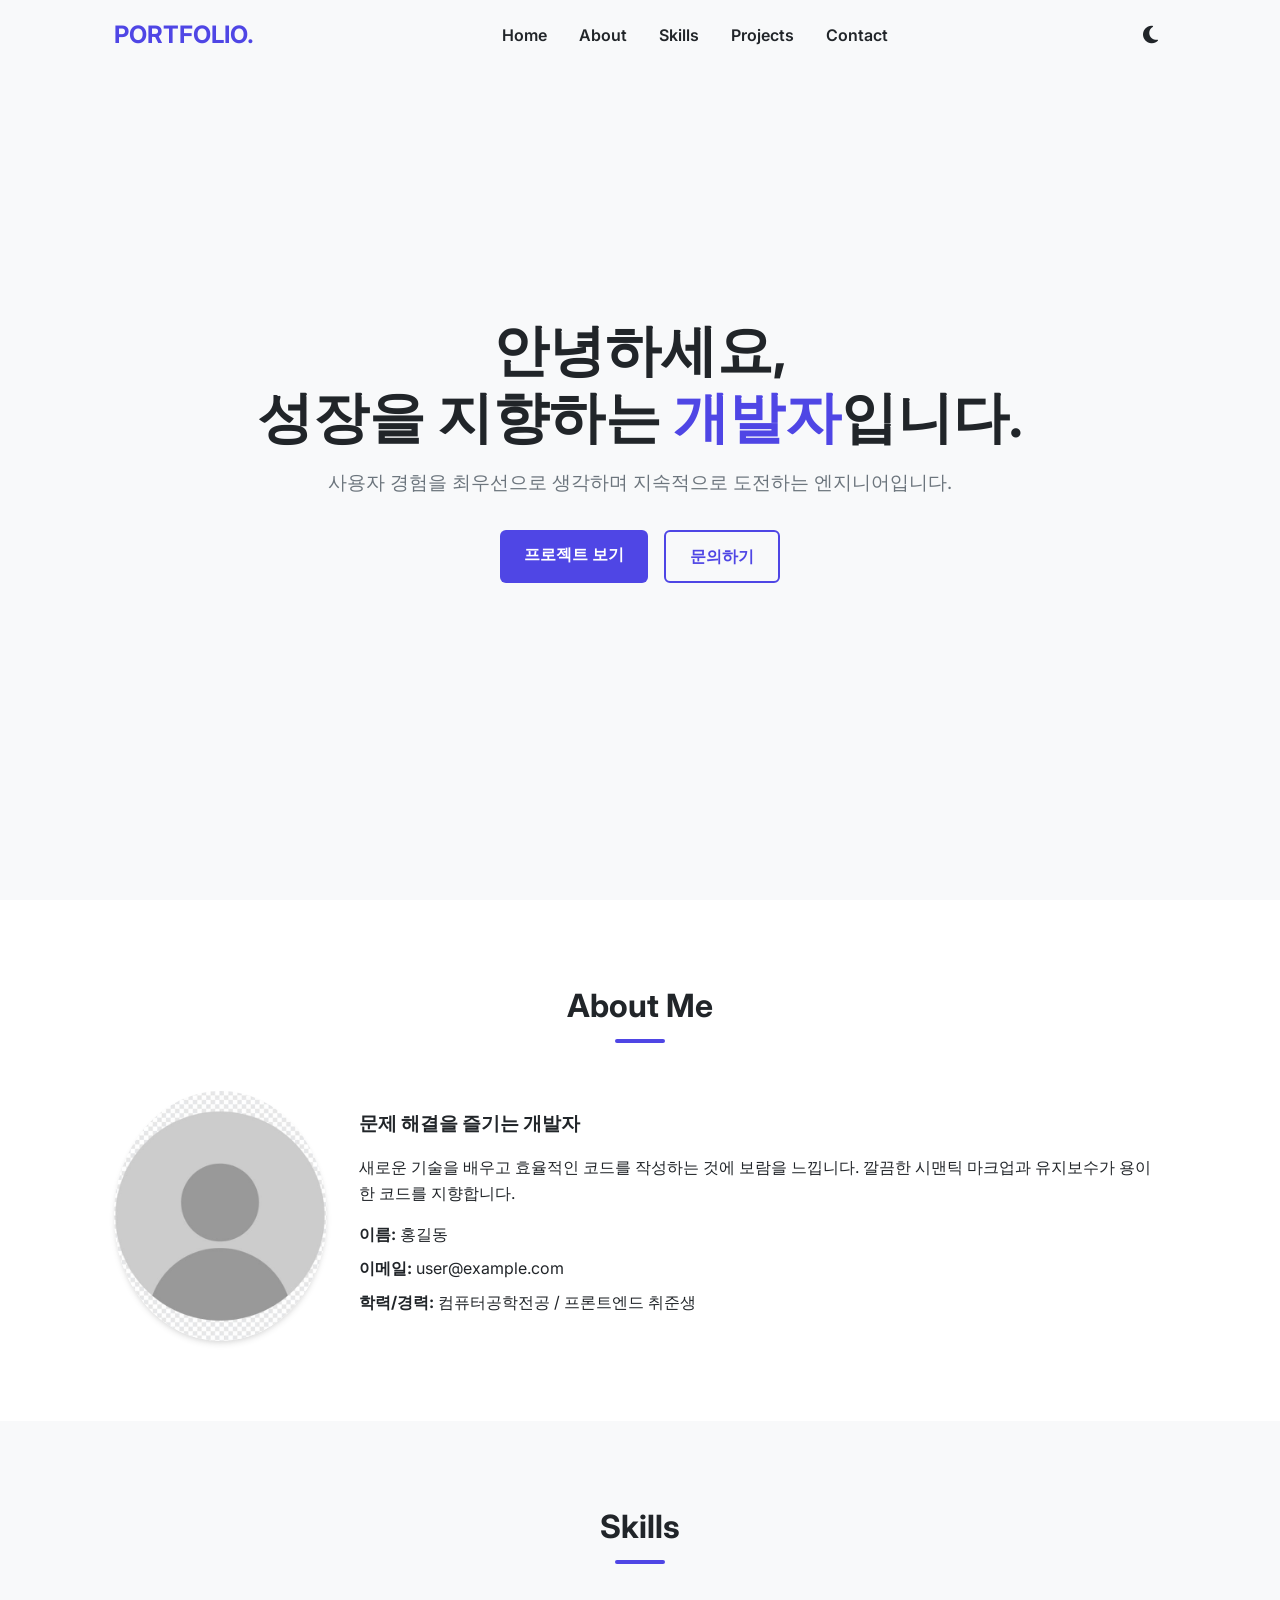
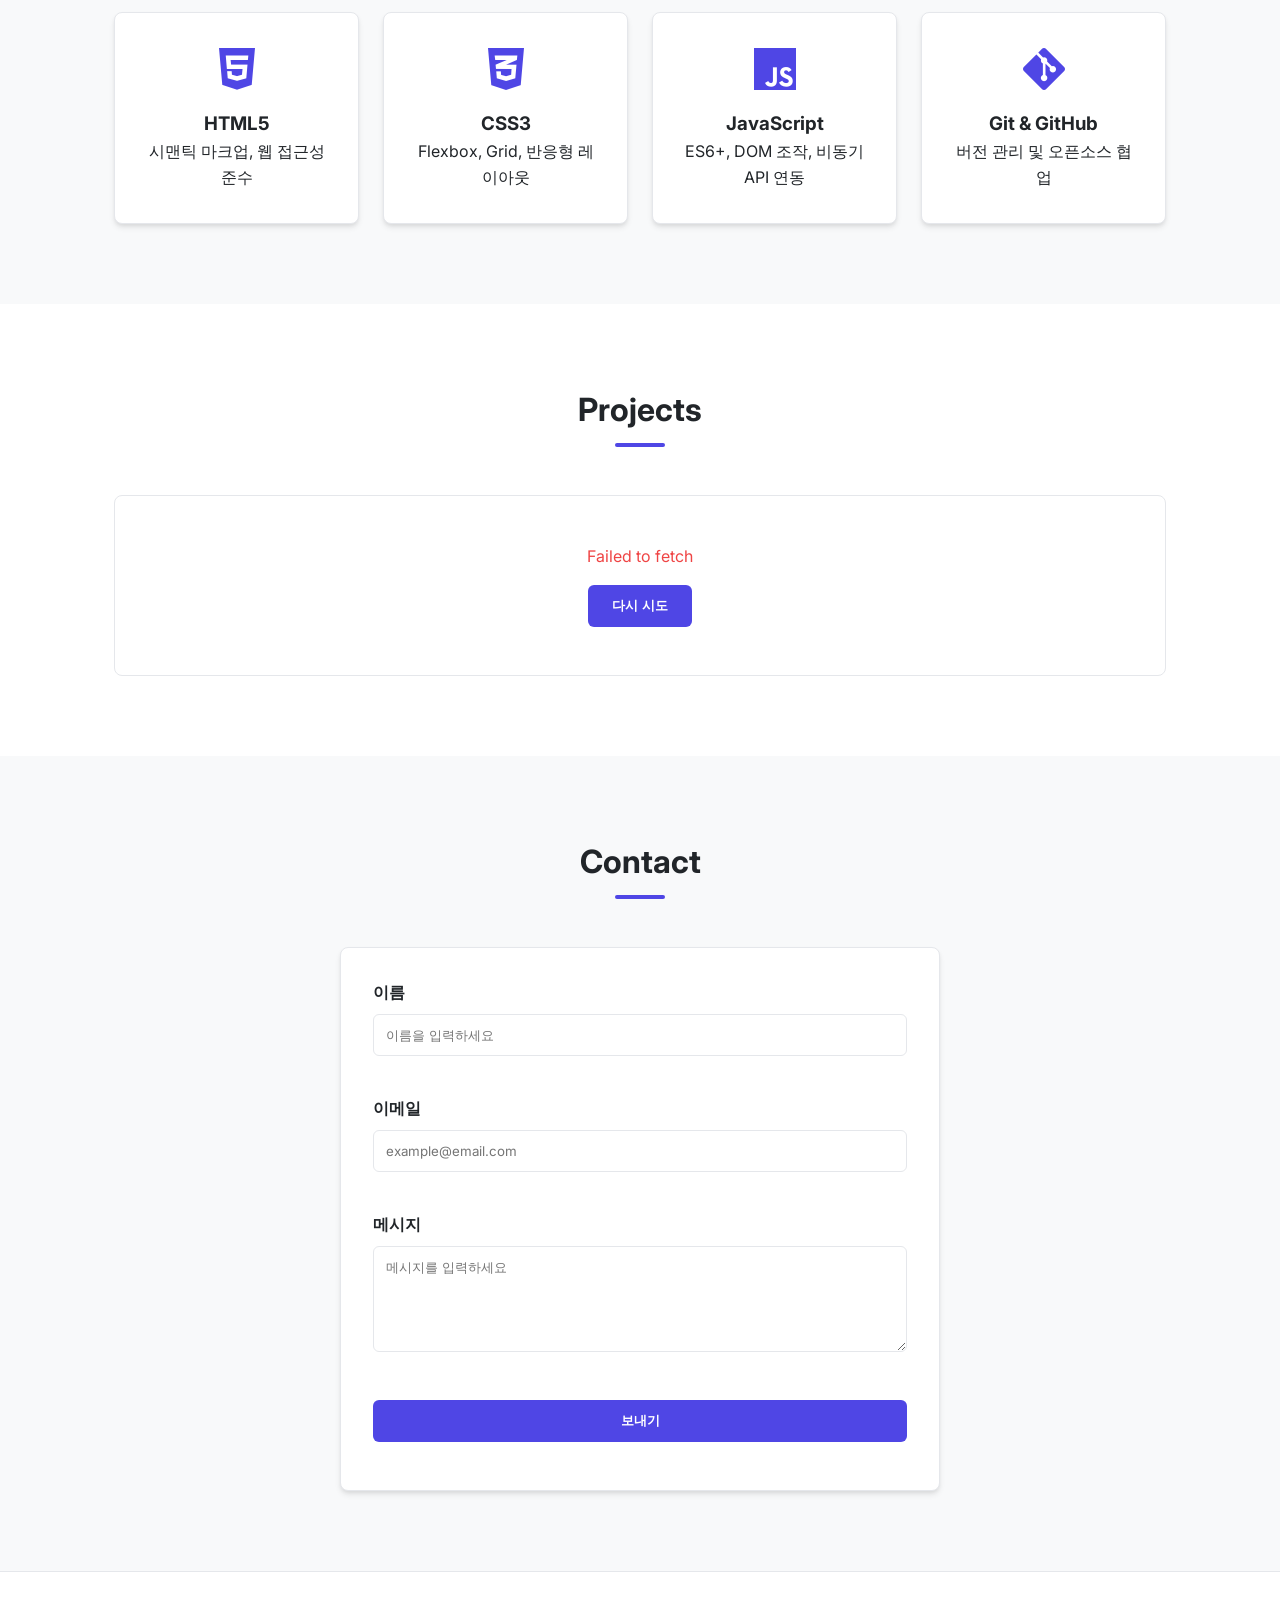
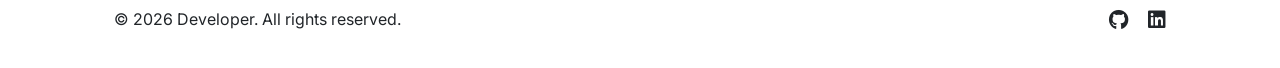
==== B4-1-task/index.html @ 756ccaae "feat: css, js, html 파일 작성" ====
<!DOCTYPE html>
<html lang="ko" data-theme="light">
<head>
  <meta charset="UTF-8">
  <meta name="viewport" content="width=device-width, initial-scale=1.0">
  <title>Developer Portfolio</title>
  <!-- Google Fonts & Font Awesome -->
  <link rel="preconnect" href="https://fonts.googleapis.com">
  <link rel="preconnect" href="https://fonts.gstatic.com" crossorigin>
  <link href="https://fonts.googleapis.com/css2?family=Inter:wght@300;400;600;700&display=swap" rel="stylesheet">
  <link rel="stylesheet" href="https://cdnjs.cloudflare.com/ajax/libs/font-awesome/6.4.0/css/all.min.css">
  
  <link rel="stylesheet" href="css/style.css">
  <script defer src="js/app.js"></script>
</head>
<body>
  <!-- Header / Navigation -->
  <header id="header">
    <div class="nav-container">
      <a href="#" class="logo">PORTFOLIO.</a>
      <nav id="nav-menu">
        <ul class="nav-list">
          <li><a href="#hero" class="nav-link">Home</a></li>
          <li><a href="#about" class="nav-link">About</a></li>
          <li><a href="#skills" class="nav-link">Skills</a></li>
          <li><a href="#projects" class="nav-link">Projects</a></li>
          <li><a href="#contact" class="nav-link">Contact</a></li>
        </ul>
      </nav>
      <div class="nav-actions">
        <button id="theme-toggle" aria-label="다크 모드 토글">
          <i class="fa-solid fa-moon"></i>
        </button>
        <button id="hamburger" aria-label="메뉴 열기/닫기">
          <i class="fa-solid fa-bars"></i>
        </button>
      </div>
    </div>
  </header>

  <main>
    <!-- Hero Section -->
    <section id="hero" class="hero-section">
      <div class="container hero-content animate-on-scroll">
        <h1>안녕하세요,<br>성장을 지향하는 <span class="highlight">개발자</span>입니다.</h1>
        <p>사용자 경험을 최우선으로 생각하며 지속적으로 도전하는 엔지니어입니다.</p>
        <div class="hero-buttons">
          <a href="#projects" class="btn btn-primary">프로젝트 보기</a>
          <a href="#contact" class="btn btn-secondary">문의하기</a>
        </div>
      </div>
    </section>

    <!-- About Section -->
    <section id="about" class="about-section">
      <div class="container animate-on-scroll">
        <h2 class="section-title">About Me</h2>
        <div class="about-grid">
          <div class="about-image">
            <img src="images/profile.jpg" alt="개발자 프로필 사진" onerror="this.src='https://via.placeholder.com/300x300?text=Profile+Image'">
          </div>
          <div class="about-text">
            <h3>문제 해결을 즐기는 개발자</h3>
            <p>새로운 기술을 배우고 효율적인 코드를 작성하는 것에 보람을 느낍니다. 깔끔한 시맨틱 마크업과 유지보수가 용이한 코드를 지향합니다.</p>
            <ul class="about-info">
              <li><strong>이름:</strong> 홍길동</li>
              <li><strong>이메일:</strong> user@example.com</li>
              <li><strong>학력/경력:</strong> 컴퓨터공학전공 / 프론트엔드 취준생</li>
            </ul>
          </div>
        </div>
      </div>
    </section>

    <!-- Skills Section -->
    <section id="skills" class="skills-section">
      <div class="container animate-on-scroll">
        <h2 class="section-title">Skills</h2>
        <div class="skills-grid">
          <div class="skill-card">
            <i class="fa-brands fa-html5 skill-icon"></i>
            <h3>HTML5</h3>
            <p>시맨틱 마크업, 웹 접근성 준수</p>
          </div>
          <div class="skill-card">
            <i class="fa-brands fa-css3-alt skill-icon"></i>
            <h3>CSS3</h3>
            <p>Flexbox, Grid, 반응형 레이아웃</p>
          </div>
          <div class="skill-card">
            <i class="fa-brands fa-js skill-icon"></i>
            <h3>JavaScript</h3>
            <p>ES6+, DOM 조작, 비동기 API 연동</p>
          </div>
          <div class="skill-card">
            <i class="fa-brands fa-git-alt skill-icon"></i>
            <h3>Git & GitHub</h3>
            <p>버전 관리 및 오픈소스 협업</p>
          </div>
        </div>
      </div>
    </section>

    <!-- Projects Section -->
    <section id="projects" class="projects-section">
      <div class="container animate-on-scroll">
        <h2 class="section-title">Projects</h2>
        <div id="projects-container">
          <!-- JS에서 동적으로 로딩/성공/에러/빈 상태를 렌더링합니다 -->
        </div>
      </div>
    </section>

    <!-- Contact Section -->
    <section id="contact" class="contact-section">
      <div class="container animate-on-scroll">
        <h2 class="section-title">Contact</h2>
        <form id="contact-form" novalidate>
          <div class="form-group">
            <label for="name">이름</label>
            <input type="text" id="name" name="name" placeholder="이름을 입력하세요">
            <span class="error-message" id="name-error"></span>
          </div>
          <div class="form-group">
            <label for="email">이메일</label>
            <input type="email" id="email" name="email" placeholder="example@email.com">
            <span class="error-message" id="email-error"></span>
          </div>
          <div class="form-group">
            <label for="message">메시지</label>
            <textarea id="message" name="message" rows="5" placeholder="메시지를 입력하세요"></textarea>
            <span class="error-message" id="message-error"></span>
          </div>
          <button type="submit" class="btn btn-primary btn-block">보내기</button>
          <div id="form-success" class="success-message"></div>
        </form>
      </div>
    </section>
  </main>

  <!-- Footer -->
  <footer>
    <div class="container footer-content">
      <p>&copy; 2026 Developer. All rights reserved.</p>
      <div class="social-links">
        <a href="https://github.com" target="_blank" rel="noopener noreferrer" aria-label="GitHub"><i class="fa-brands fa-github"></i></a>
        <a href="https://linkedin.com" target="_blank" rel="noopener noreferrer" aria-label="LinkedIn"><i class="fa-brands fa-linkedin"></i></a>
      </div>
    </div>
  </footer>

  <!-- Scroll To Top Button -->
  <button id="scroll-top" aria-label="페이지 맨 위로 이동">
    <i class="fa-solid fa-arrow-up"></i>
  </button>
</body>
</html>
---- B4-1-task/css/style.css ----
/* ==========================================================================
   1. CSS 변수 정의 (Design System)
   ========================================================================== */
:root {
  --bg-color: #ffffff;
  --bg-secondary: #f8f9fa;
  --card-bg: #ffffff;
  --text-color: #212529;
  --text-muted: #6c757d;
  --primary-color: #4f46e5;
  --primary-hover: #4338ca;
  --border-color: #e5e7eb;
  --error-color: #ef4444;
  --success-color: #10b981;
  --shadow: 0 4px 6px -1px rgba(0, 0, 0, 0.1), 0 2px 4px -1px rgba(0, 0, 0, 0.06);
  --transition: all 0.3s ease;
  --font-family: 'Inter', sans-serif;
}

[data-theme="dark"] {
  --bg-color: #0f172a;
  --bg-secondary: #1e293b;
  --card-bg: #1e293b;
  --text-color: #f8fafc;
  --text-muted: #94a3b8;
  --border-color: #334155;
  --shadow: 0 4px 6px -1px rgba(0, 0, 0, 0.5);
}

/* ==========================================================================
   2. 리셋 & 기본 스타일
   ========================================================================== */
* {
  margin: 0;
  padding: 0;
  box-sizing: border-box;
}

html {
  scroll-behavior: smooth;
}

body {
  font-family: var(--font-family);
  background-color: var(--bg-color);
  color: var(--text-color);
  line-height: 1.6;
  transition: background-color 0.3s ease, color 0.3s ease;
}

a {
  color: inherit;
  text-decoration: none;
}

ul {
  list-style: none;
}

img {
  max-width: 100%;
  height: auto;
  display: block;
}

.container {
  max-width: 1100px;
  margin: 0 auto;
  padding: 0 1.5rem;
}

section {
  padding: 5rem 0;
}

.section-title {
  font-size: 2rem;
  text-align: center;
  margin-bottom: 3rem;
  position: relative;
}

.section-title::after {
  content: '';
  display: block;
  width: 50px;
  height: 4px;
  background-color: var(--primary-color);
  margin: 0.5rem auto 0;
  border-radius: 2px;
}

/* ==========================================================================
   3. Header & Navigation (Flexbox)
   ========================================================================== */
#header {
  position: fixed;
  top: 0;
  left: 0;
  width: 100%;
  z-index: 1000;
  background-color: transparent;
  transition: var(--transition);
}

#header.scrolled {
  background-color: var(--bg-color);
  box-shadow: var(--shadow);
}

.nav-container {
  max-width: 1100px;
  margin: 0 auto;
  padding: 1rem 1.5rem;
  display: flex;
  justify-content: space-between;
  align-items: center;
}

.logo {
  font-size: 1.5rem;
  font-weight: 700;
  color: var(--primary-color);
}

.nav-list {
  display: flex;
  gap: 2rem;
}

.nav-link {
  font-weight: 600;
  transition: var(--transition);
}

.nav-link:hover {
  color: var(--primary-color);
}

.nav-actions {
  display: flex;
  align-items: center;
  gap: 1rem;
}

#theme-toggle, #hamburger {
  background: none;
  border: none;
  font-size: 1.25rem;
  color: var(--text-color);
  cursor: pointer;
  padding: 0.5rem;
}

#hamburger {
  display: none;
}

/* ==========================================================================
   4. Hero Section
   ========================================================================== */
.hero-section {
  min-height: 100vh;
  display: flex;
  align-items: center;
  justify-content: center;
  text-align: center;
  background-color: var(--bg-secondary);
}

.hero-content h1 {
  font-size: 2.5rem;
  margin-bottom: 1rem;
  line-height: 1.2;
}

.highlight {
  color: var(--primary-color);
}

.hero-content p {
  font-size: 1.2rem;
  color: var(--text-muted);
  margin-bottom: 2rem;
}

.hero-buttons {
  display: flex;
  justify-content: center;
  gap: 1rem;
}

.btn {
  display: inline-block;
  padding: 0.75rem 1.5rem;
  border-radius: 0.375rem;
  font-weight: 600;
  cursor: pointer;
  border: none;
  transition: var(--transition);
}

.btn-primary {
  background-color: var(--primary-color);
  color: #ffffff;
}

.btn-primary:hover {
  background-color: var(--primary-hover);
}

.btn-secondary {
  background-color: transparent;
  border: 2px solid var(--primary-color);
  color: var(--primary-color);
}

.btn-secondary:hover {
  background-color: var(--primary-color);
  color: #ffffff;
}

.btn-block {
  width: 100%;
}

/* ==========================================================================
   5. About Section
   ========================================================================== */
.about-grid {
  display: flex;
  flex-direction: column;
  gap: 2rem;
  align-items: center;
}

.about-image img {
  width: 250px;
  height: 250px;
  border-radius: 50%;
  object-fit: cover;
  box-shadow: var(--shadow);
}

.about-text h3 {
  margin-bottom: 1rem;
}

.about-info {
  margin-top: 1rem;
}

.about-info li {
  margin-bottom: 0.5rem;
}

/* ==========================================================================
   6. Skills Section
   ========================================================================== */
.skills-section {
  background-color: var(--bg-secondary);
}

.skills-grid {
  display: grid;
  grid-template-columns: repeat(auto-fit, minmax(200px, 1fr));
  gap: 1.5rem;
}

.skill-card {
  background-color: var(--card-bg);
  padding: 2rem;
  border-radius: 0.5rem;
  text-align: center;
  box-shadow: var(--shadow);
  border: 1px solid var(--border-color);
  transition: var(--transition);
}

.skill-card:hover {
  transform: translateY(-5px);
}

.skill-icon {
  font-size: 3rem;
  color: var(--primary-color);
  margin-bottom: 1rem;
}

/* ==========================================================================
   7. Projects Section (Grid & Cards)
   ========================================================================== */
.projects-grid {
  display: grid;
  grid-template-columns: repeat(auto-fit, minmax(280px, 1fr));
  gap: 1.5rem;
}

.project-card {
  background-color: var(--card-bg);
  border-radius: 0.5rem;
  padding: 1.5rem;
  border: 1px solid var(--border-color);
  box-shadow: var(--shadow);
  display: flex;
  flex-direction: column;
  justify-content: space-between;
  transition: var(--transition);
}

.project-card:hover {
  transform: translateY(-5px);
}

.project-title {
  font-size: 1.25rem;
  margin-bottom: 0.5rem;
}

.project-desc {
  color: var(--text-muted);
  font-size: 0.95rem;
  margin-bottom: 1rem;
  flex-grow: 1;
}

.project-meta {
  display: flex;
  justify-content: space-between;
  font-size: 0.85rem;
  color: var(--text-muted);
  margin-bottom: 1rem;
}

.project-link {
  color: var(--primary-color);
  font-weight: 600;
}

/* API UI States */
.state-container {
  text-align: center;
  padding: 3rem;
  background-color: var(--card-bg);
  border-radius: 0.5rem;
  border: 1px solid var(--border-color);
}

.spinner {
  width: 40px;
  height: 40px;
  border: 4px solid var(--border-color);
  border-top-color: var(--primary-color);
  border-radius: 50%;
  animation: spin 1s linear infinite;
  margin: 0 auto 1rem;
}

@keyframes spin {
  to { transform: rotate(360deg); }
}

/* ==========================================================================
   8. Contact Section (Form & Validation)
   ========================================================================== */
.contact-section {
  background-color: var(--bg-secondary);
}

#contact-form {
  max-width: 600px;
  margin: 0 auto;
  background-color: var(--card-bg);
  padding: 2rem;
  border-radius: 0.5rem;
  box-shadow: var(--shadow);
  border: 1px solid var(--border-color);
}

.form-group {
  margin-bottom: 1.25rem;
}

.form-group label {
  display: block;
  margin-bottom: 0.5rem;
  font-weight: 600;
}

.form-group input,
.form-group textarea {
  width: 100%;
  padding: 0.75rem;
  border: 1px solid var(--border-color);
  border-radius: 0.375rem;
  background-color: var(--bg-color);
  color: var(--text-color);
  font-family: inherit;
}

.form-group input.invalid,
.form-group textarea.invalid {
  border-color: var(--error-color);
}

.error-message {
  color: var(--error-color);
  font-size: 0.85rem;
  margin-top: 0.25rem;
  display: block;
  min-height: 1.2em;
}

.success-message {
  color: var(--success-color);
  text-align: center;
  margin-top: 1rem;
  font-weight: 600;
}

/* ==========================================================================
   9. Footer & Scroll To Top Button
   ========================================================================== */
footer {
  padding: 2rem 0;
  border-top: 1px solid var(--border-color);
  background-color: var(--bg-color);
}

.footer-content {
  display: flex;
  justify-content: space-between;
  align-items: center;
}

.social-links a {
  font-size: 1.25rem;
  margin-left: 1rem;
  transition: var(--transition);
}

.social-links a:hover {
  color: var(--primary-color);
}

#scroll-top {
  position: fixed;
  bottom: 2rem;
  right: 2rem;
  width: 45px;
  height: 45px;
  border-radius: 50%;
  background-color: var(--primary-color);
  color: #ffffff;
  border: none;
  cursor: pointer;
  opacity: 0;
  visibility: hidden;
  transition: var(--transition);
  box-shadow: var(--shadow);
  z-index: 99;
}

#scroll-top.visible {
  opacity: 1;
  visibility: visible;
}

/* ==========================================================================
   10. Scroll Animation (Intersection Observer)
   ========================================================================== */
.animate-on-scroll {
  opacity: 0;
  transform: translateY(30px);
  transition: opacity 0.6s ease-out, transform 0.6s ease-out;
}

.animate-on-scroll.show {
  opacity: 1;
  transform: translateY(0);
}

/* ==========================================================================
   11. 반응형 Media Queries (Mobile First)
   ========================================================================== */
/* Tablet (768px 이상) */
@media (min-width: 768px) {
  .hero-content h1 {
    font-size: 3.5rem;
  }
  
  .about-grid {
    flex-direction: row;
  }
}

/* Mobile (767px 이하) */
@media (max-width: 767px) {
  #hamburger {
    display: block;
  }

  #nav-menu {
    position: absolute;
    top: 100%;
    left: 0;
    width: 100%;
    background-color: var(--card-bg);
    border-bottom: 1px solid var(--border-color);
    padding: 1rem 0;
    display: none;
    box-shadow: var(--shadow);
  }

  #nav-menu.active {
    display: block;
  }

  .nav-list {
    flex-direction: column;
    align-items: center;
    gap: 1rem;
  }

  .footer-content {
    flex-direction: column;
    gap: 1rem;
    text-align: center;
  }

  .social-links a {
    margin: 0 0.5rem;
  }
}
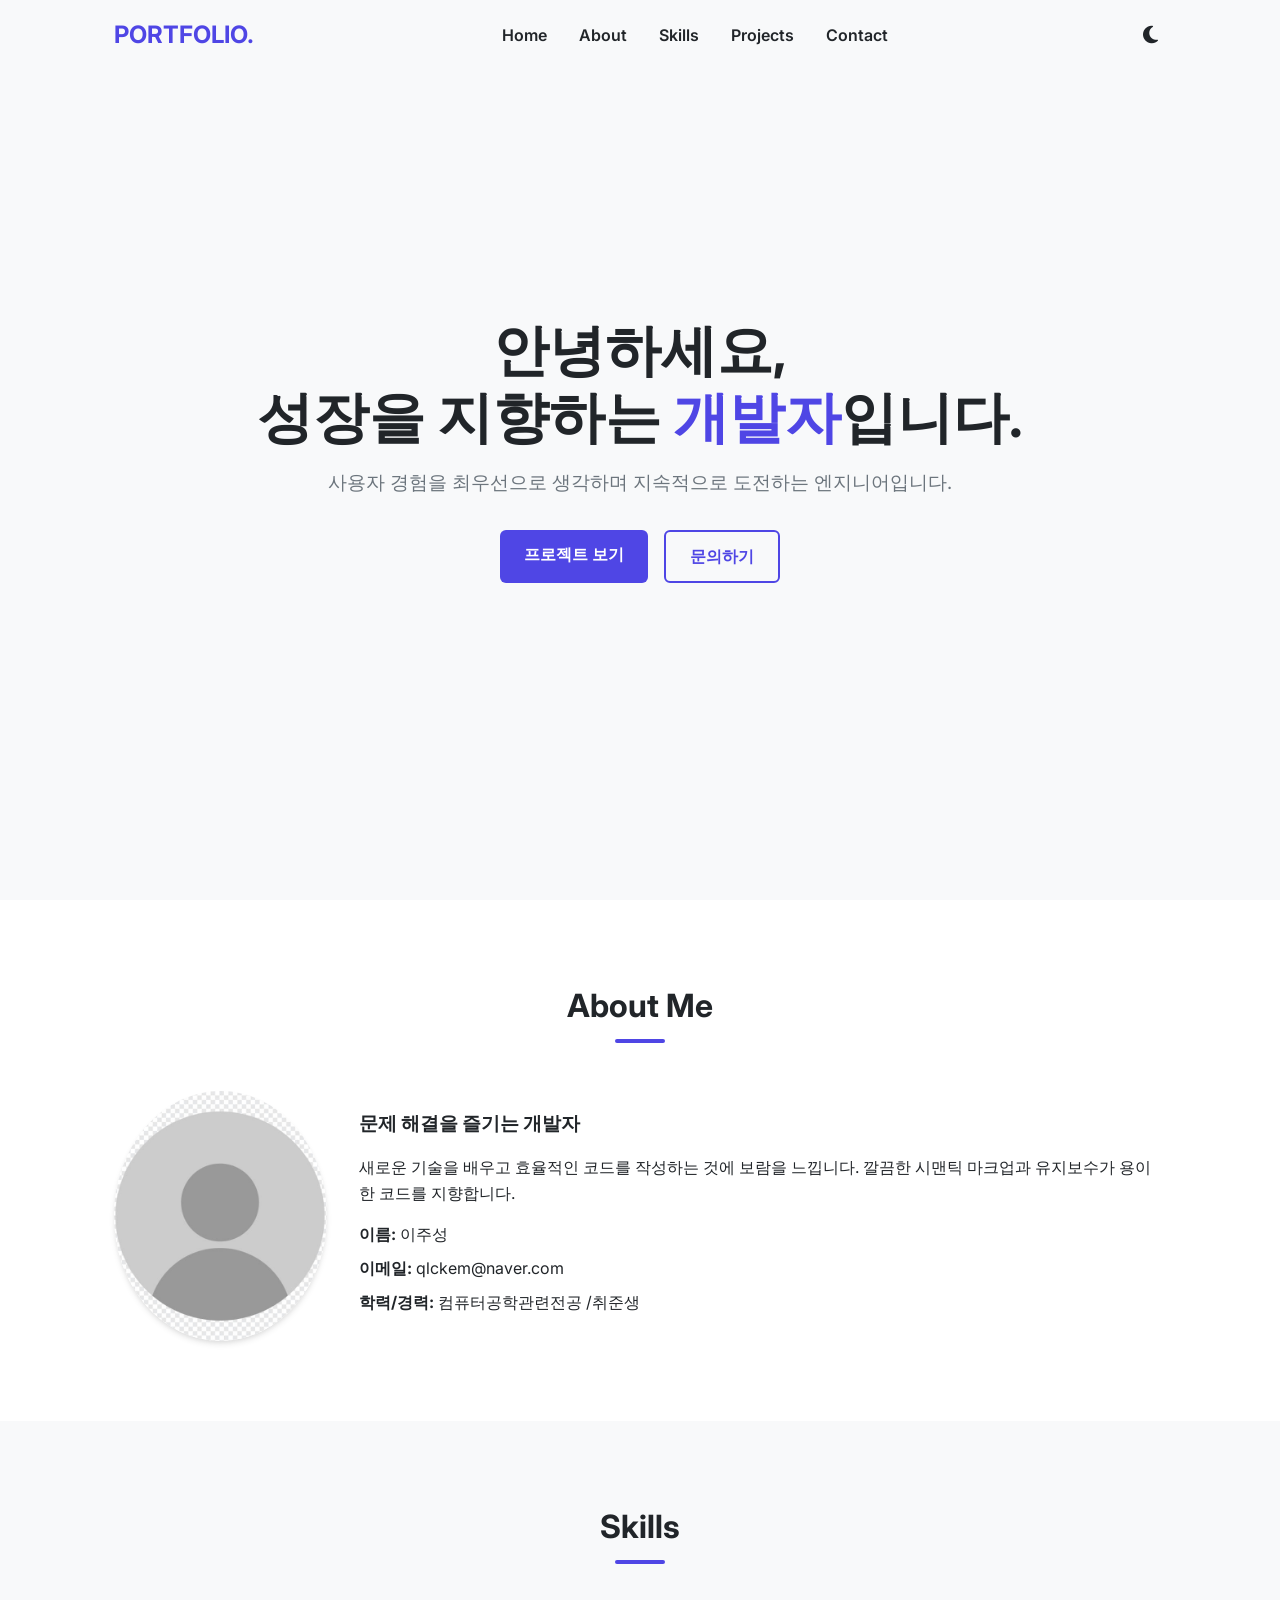
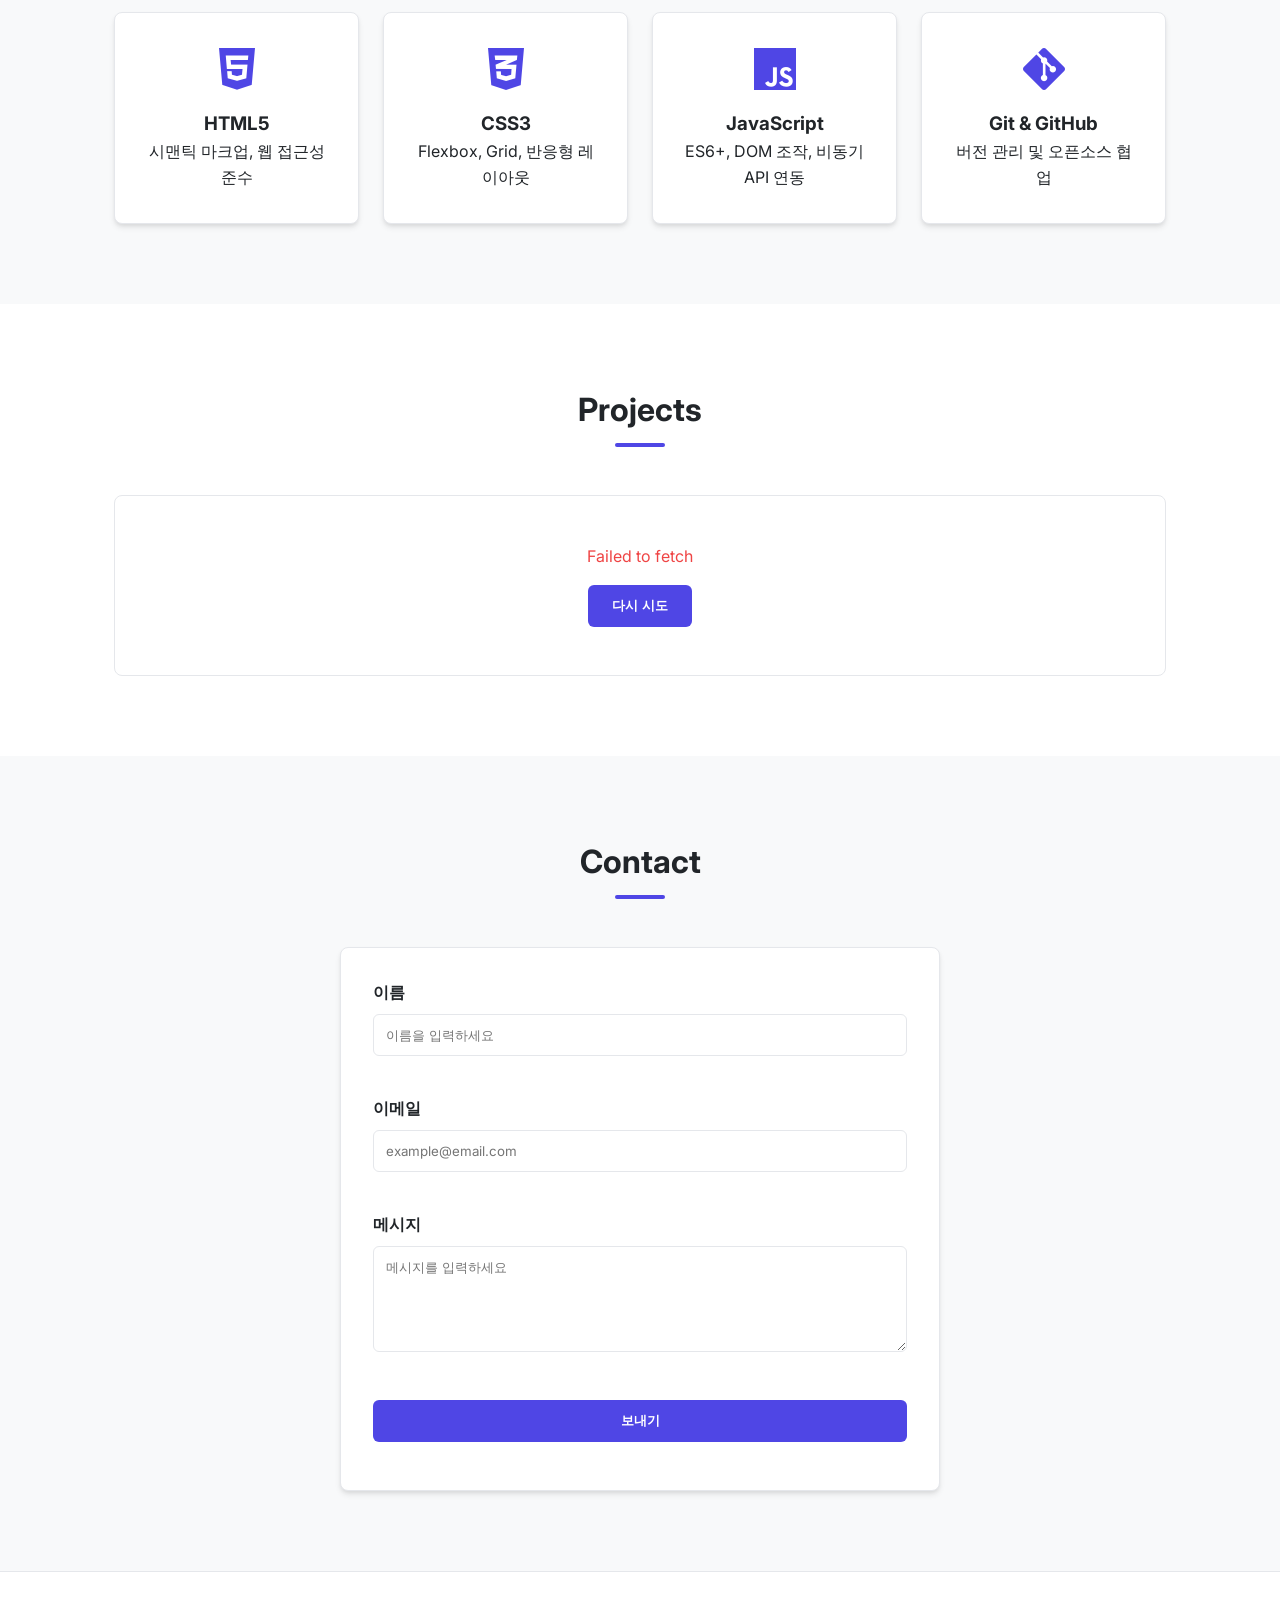
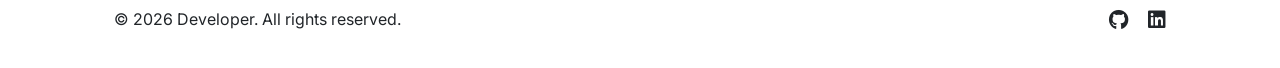
==== commit cb78840d: "feat: html 밑 js 파일의 내용을 정보에 맞게 수정" ====
--- a/B4-1-task/index.html
+++ b/B4-1-task/index.html
@@ -63,9 +63,9 @@
             <h3>문제 해결을 즐기는 개발자</h3>
             <p>새로운 기술을 배우고 효율적인 코드를 작성하는 것에 보람을 느낍니다. 깔끔한 시맨틱 마크업과 유지보수가 용이한 코드를 지향합니다.</p>
             <ul class="about-info">
-              <li><strong>이름:</strong> 홍길동</li>
-              <li><strong>이메일:</strong> user@example.com</li>
-              <li><strong>학력/경력:</strong> 컴퓨터공학전공 / 프론트엔드 취준생</li>
+              <li><strong>이름:</strong> 이주성</li>
+              <li><strong>이메일:</strong> qlckem@naver.com</li>
+              <li><strong>학력/경력:</strong> 컴퓨터공학관련전공 /취준생</li>
             </ul>
           </div>
         </div>
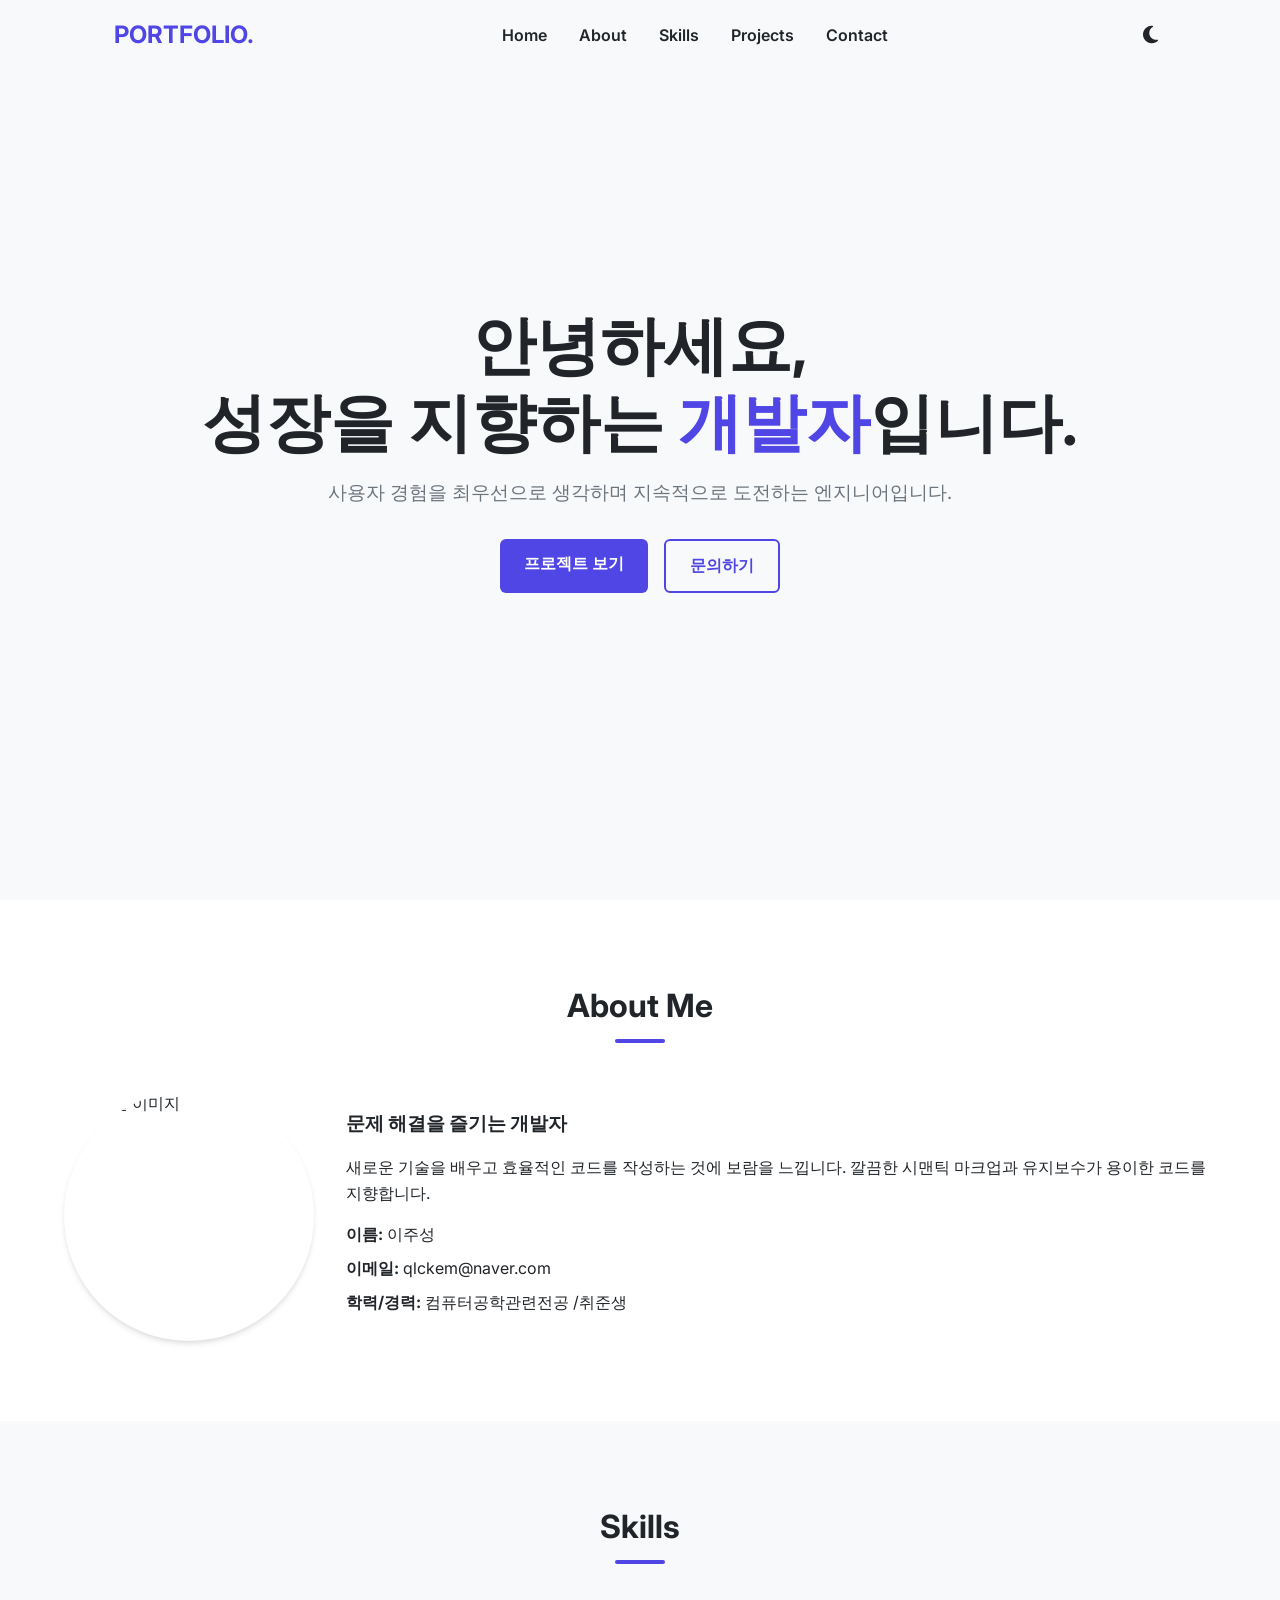
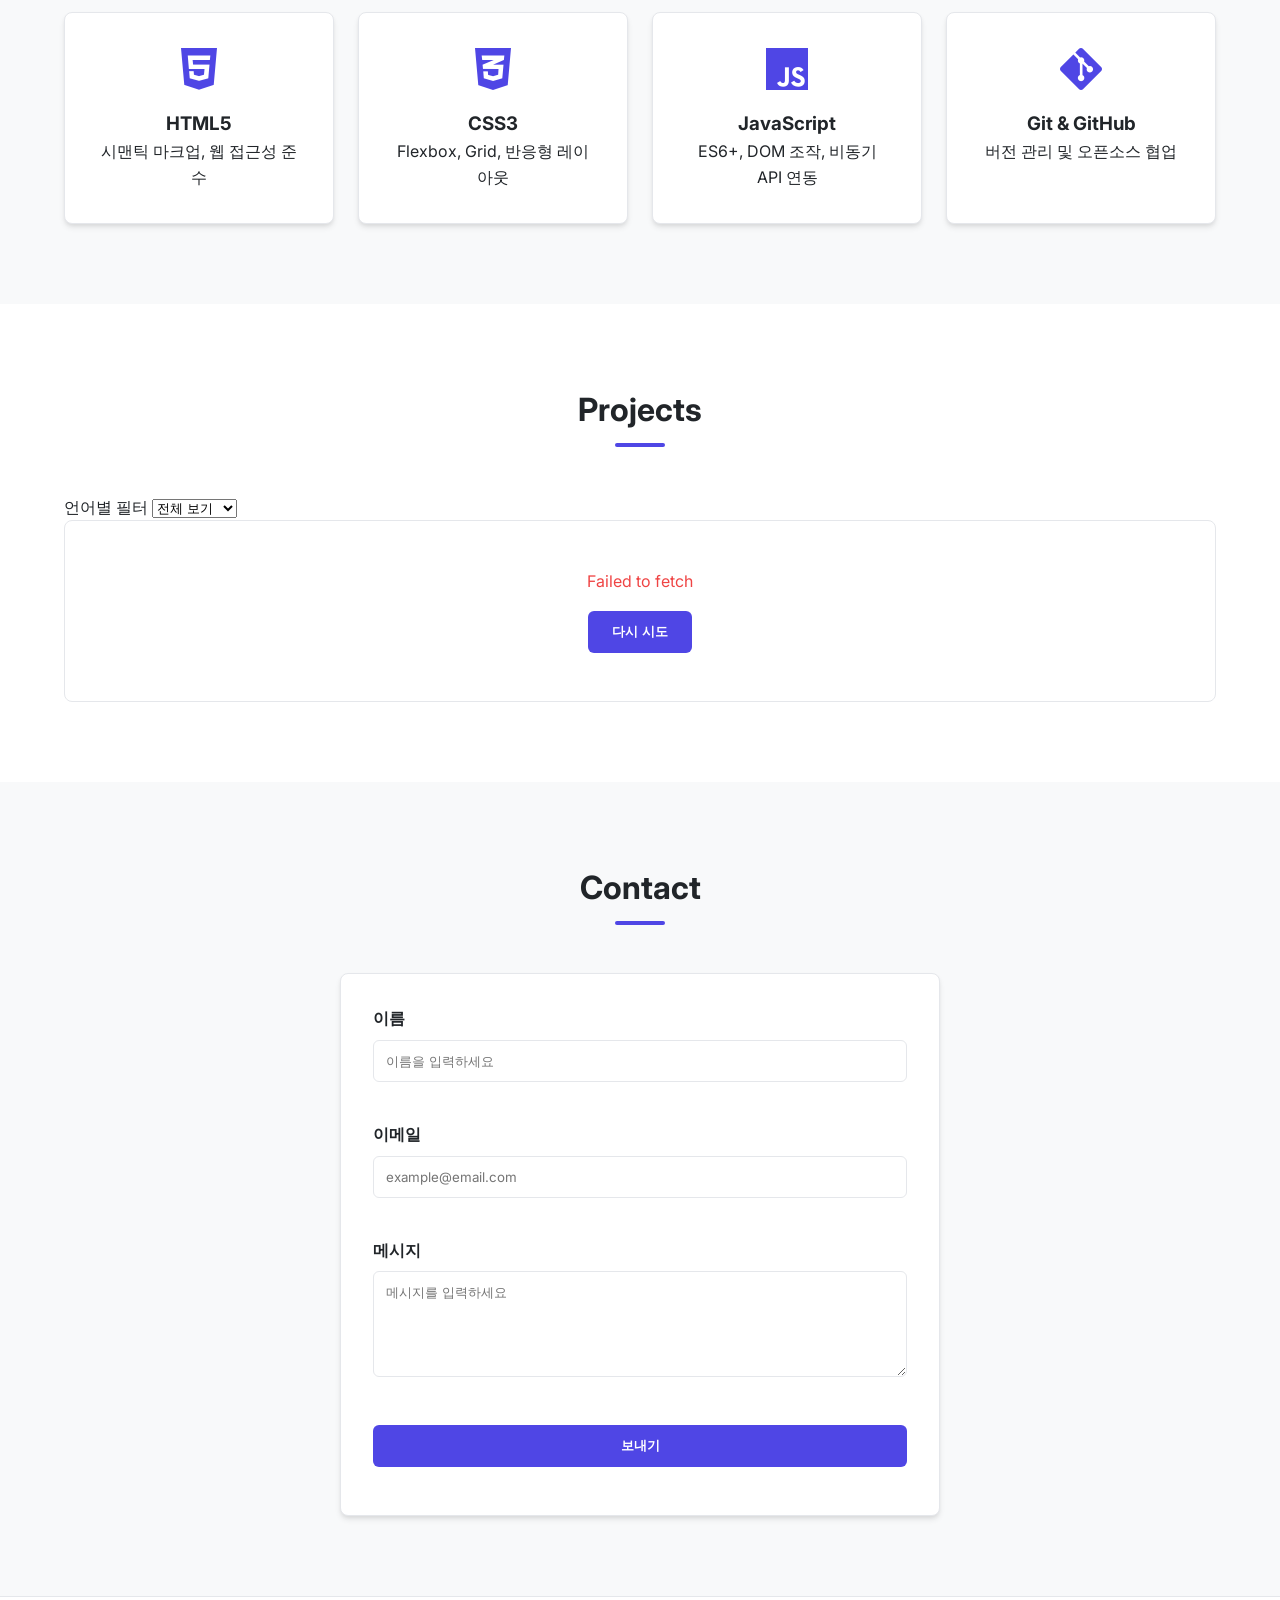
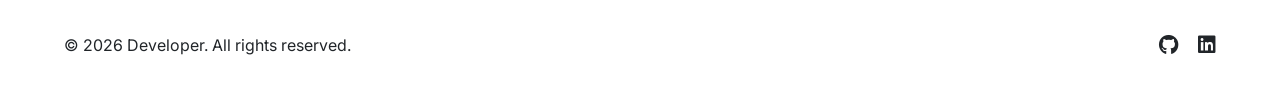
==== commit 73a35597: "feat: 데스크톱 전용 1024px css 코드 추가, 이미지 로드 실패처리 이벤트 리스너 코드 추가, filter 기반 언어별 필터 코드 추가" ====
--- a/B4-1-task/index.html
+++ b/B4-1-task/index.html
@@ -57,7 +57,7 @@
         <h2 class="section-title">About Me</h2>
         <div class="about-grid">
           <div class="about-image">
-            <img src="images/profile.jpg" alt="개발자 프로필 사진" onerror="this.src='https://via.placeholder.com/300x300?text=Profile+Image'">
+           <img src="profile.jpg" alt="프로필 이미지" id="profile-img">
           </div>
           <div class="about-text">
             <h3>문제 해결을 즐기는 개발자</h3>
@@ -105,6 +105,18 @@
     <section id="projects" class="projects-section">
       <div class="container animate-on-scroll">
         <h2 class="section-title">Projects</h2>
+        <!-- 언어 필터 드롭다운 UI  -->
+        <div class="filter-container">
+          <label for="language-filter" class="filter-label">언어별 필터</label>
+          <select id="language-filter" class="filter-select">
+            <option value="all">전체 보기</option>
+            <option value="JavaScript">JavaScript</option>
+            <option value="TypeScript">TypeScript</option>
+            <option value="HTML">HTML</option>
+            <option value="CSS">CSS</option>
+            <option value="Python">Python</option>
+          </select>
+        </div>
         <div id="projects-container">
           <!-- JS에서 동적으로 로딩/성공/에러/빈 상태를 렌더링합니다 -->
         </div>
--- a/B4-1-task/css/style.css
+++ b/B4-1-task/css/style.css
@@ -493,6 +493,19 @@
     flex-direction: row;
   }
 }
+/* desktop (1024px 이상) */
+@media (min-width: 1024px) {
+  /* 큰 화면에서 폰트 크기를 살짝 더 키워 시원하게 표시 */
+  .hero-content h1 {
+    font-size: 4rem;
+  }
+
+  /* 대형 모니터에서 본문이 좌우로 너무 벌어지지 않도록 너비 제한 */
+  .container {
+    max-width: 1200px;
+    margin: 0 auto;
+  }
+}
 
 /* Mobile (767px 이하) */
 @media (max-width: 767px) {
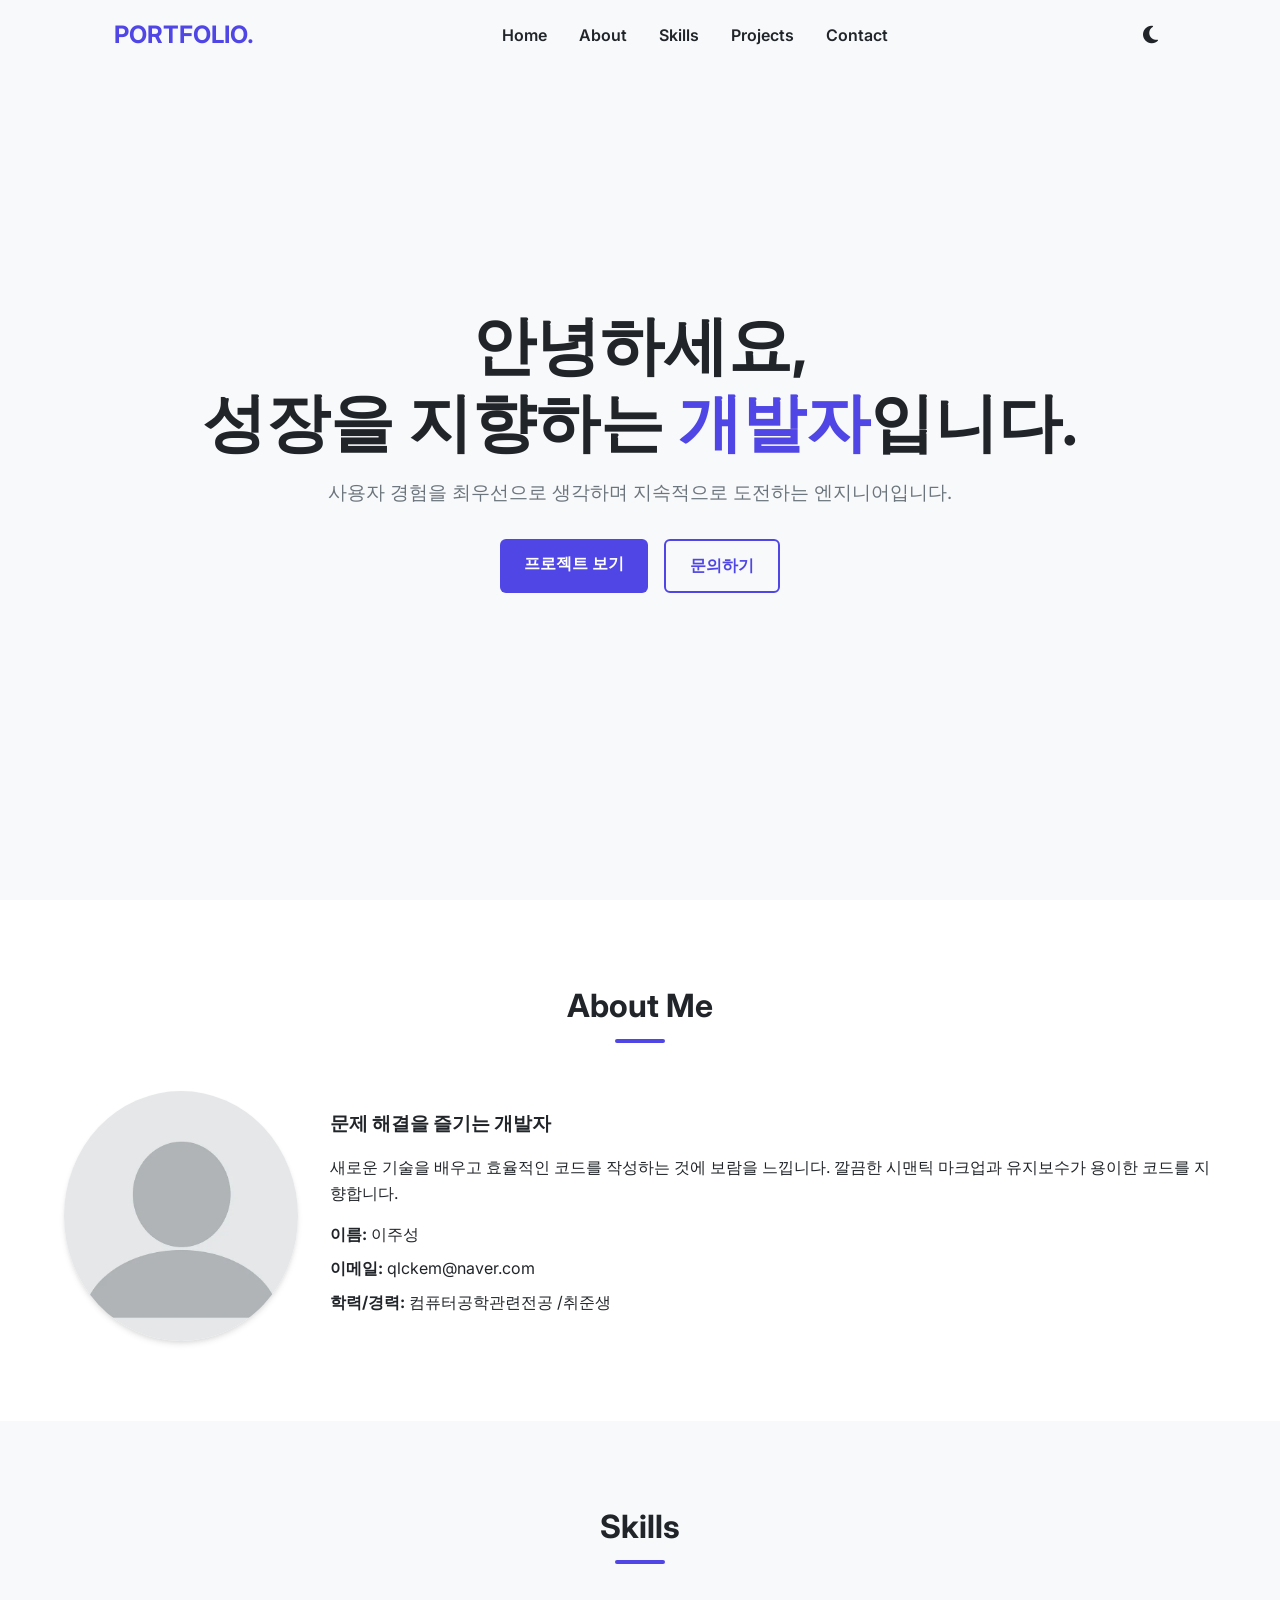
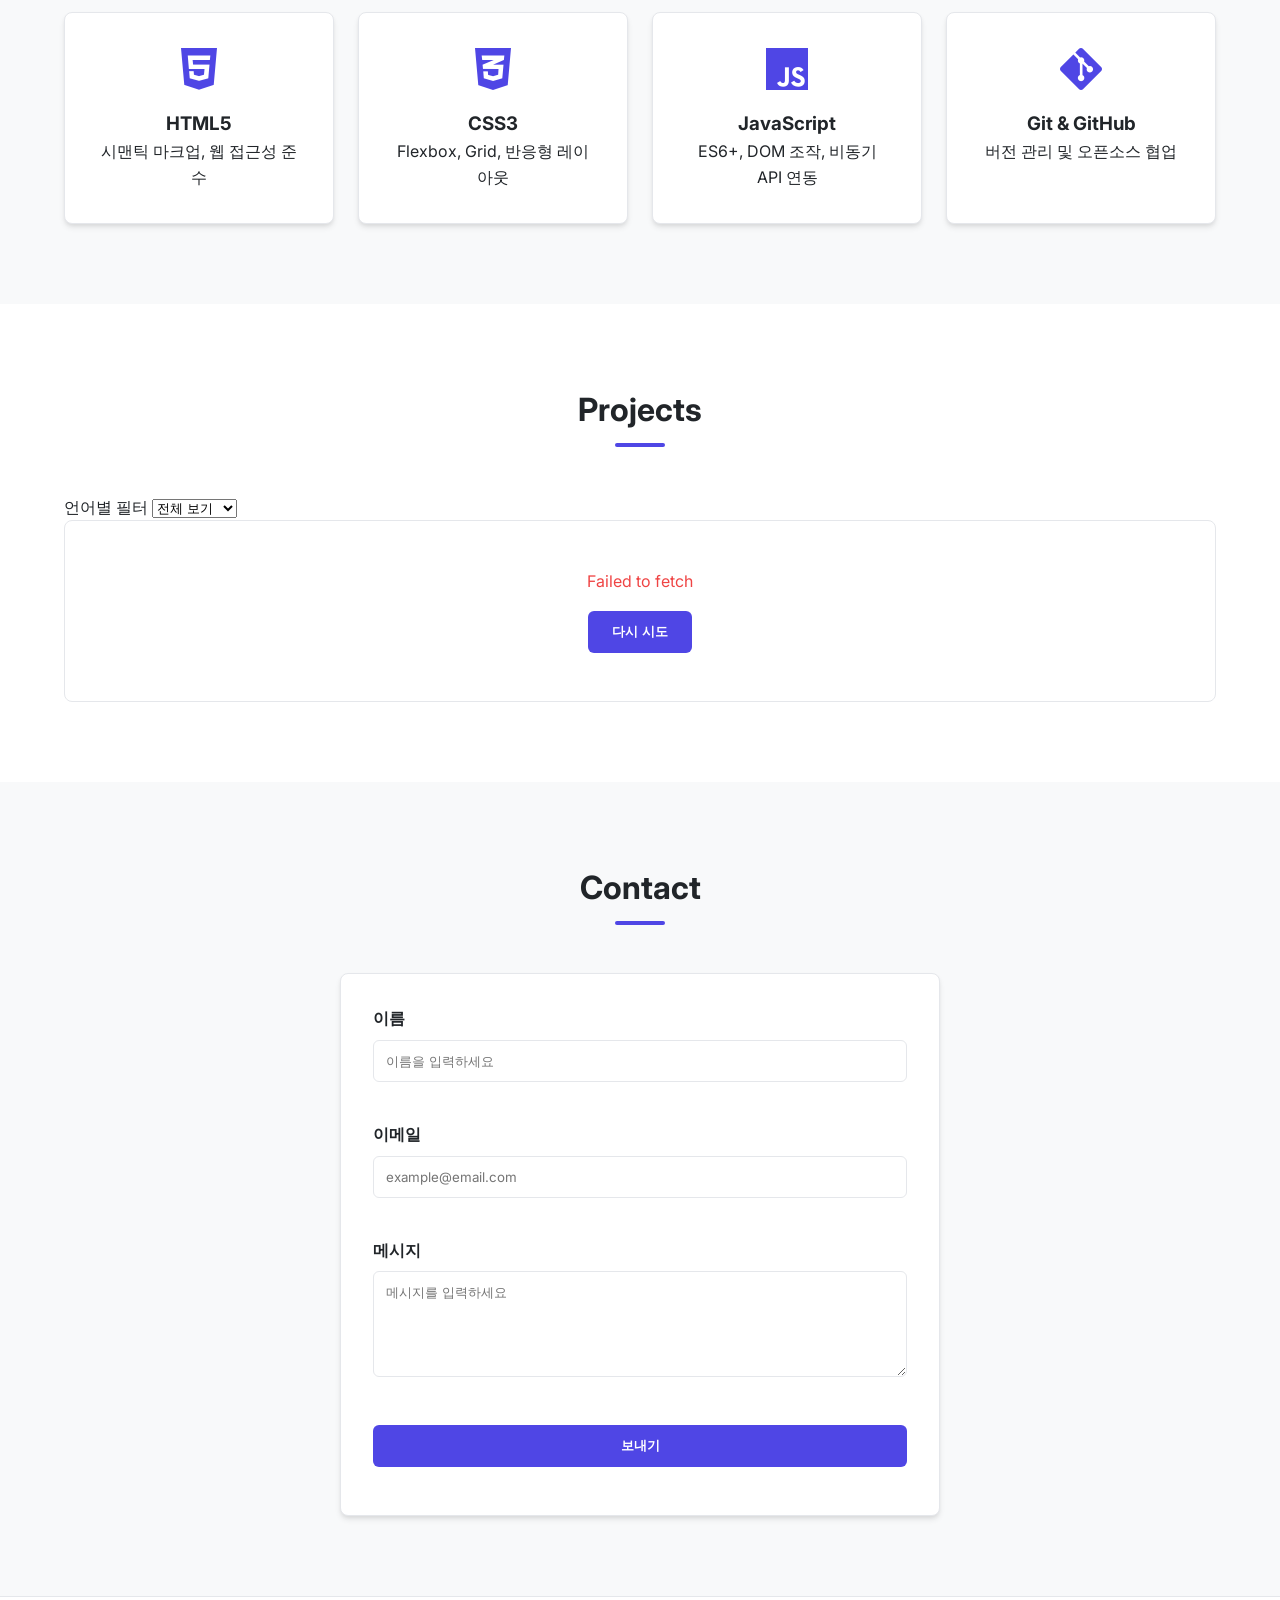
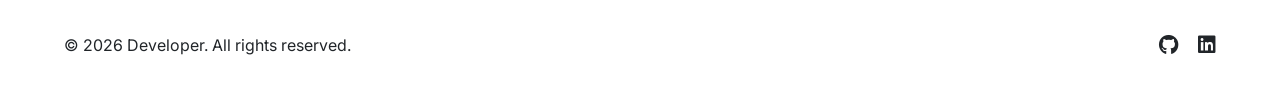
==== commit ee3a5492: "fix: 이미지 파일 경로 수정2" ====
--- a/B4-1-task/index.html
+++ b/B4-1-task/index.html
@@ -57,7 +57,7 @@
         <h2 class="section-title">About Me</h2>
         <div class="about-grid">
           <div class="about-image">
-           <img src="profile.jpg" alt="프로필 이미지" id="profile-img">
+           <img src="./images/profile.jpg" alt="프로필 이미지" id="profile-img">
           </div>
           <div class="about-text">
             <h3>문제 해결을 즐기는 개발자</h3>
--- a/B4-1-task/css/style.css
+++ b/B4-1-task/css/style.css
@@ -544,4 +544,29 @@
   .social-links a {
     margin: 0 0.5rem;
   }
+  /* 필터 컨테이너 및 라벨/선택창 스타일 확정 */
+.filter-container {
+  display: flex;
+  align-items: center;
+  justify-content: center; /* 또는 flex-end (오른쪽 정렬) */
+  gap: 0.75rem;
+  margin-top: 1rem;
+  margin-bottom: 2rem;
+}
+
+.filter-label {
+  font-size: 0.95rem;
+  font-weight: 500;
+  color: #333333; /* 다크모드 대응 시 var(--text-color) */
+}
+
+.filter-select {
+  padding: 0.5rem 1rem;
+  font-size: 0.9rem;
+  border: 1px solid #ddd; /* 다크모드 대응 시 var(--border-color) */
+  border-radius: 0.375rem;
+  background-color: #ffffff; /* 다크모드 대응 시 var(--bg-color) */
+  color: #333333; /* 다크모드 대응 시 var(--text-color) */
+  cursor: pointer;
+}
 }
